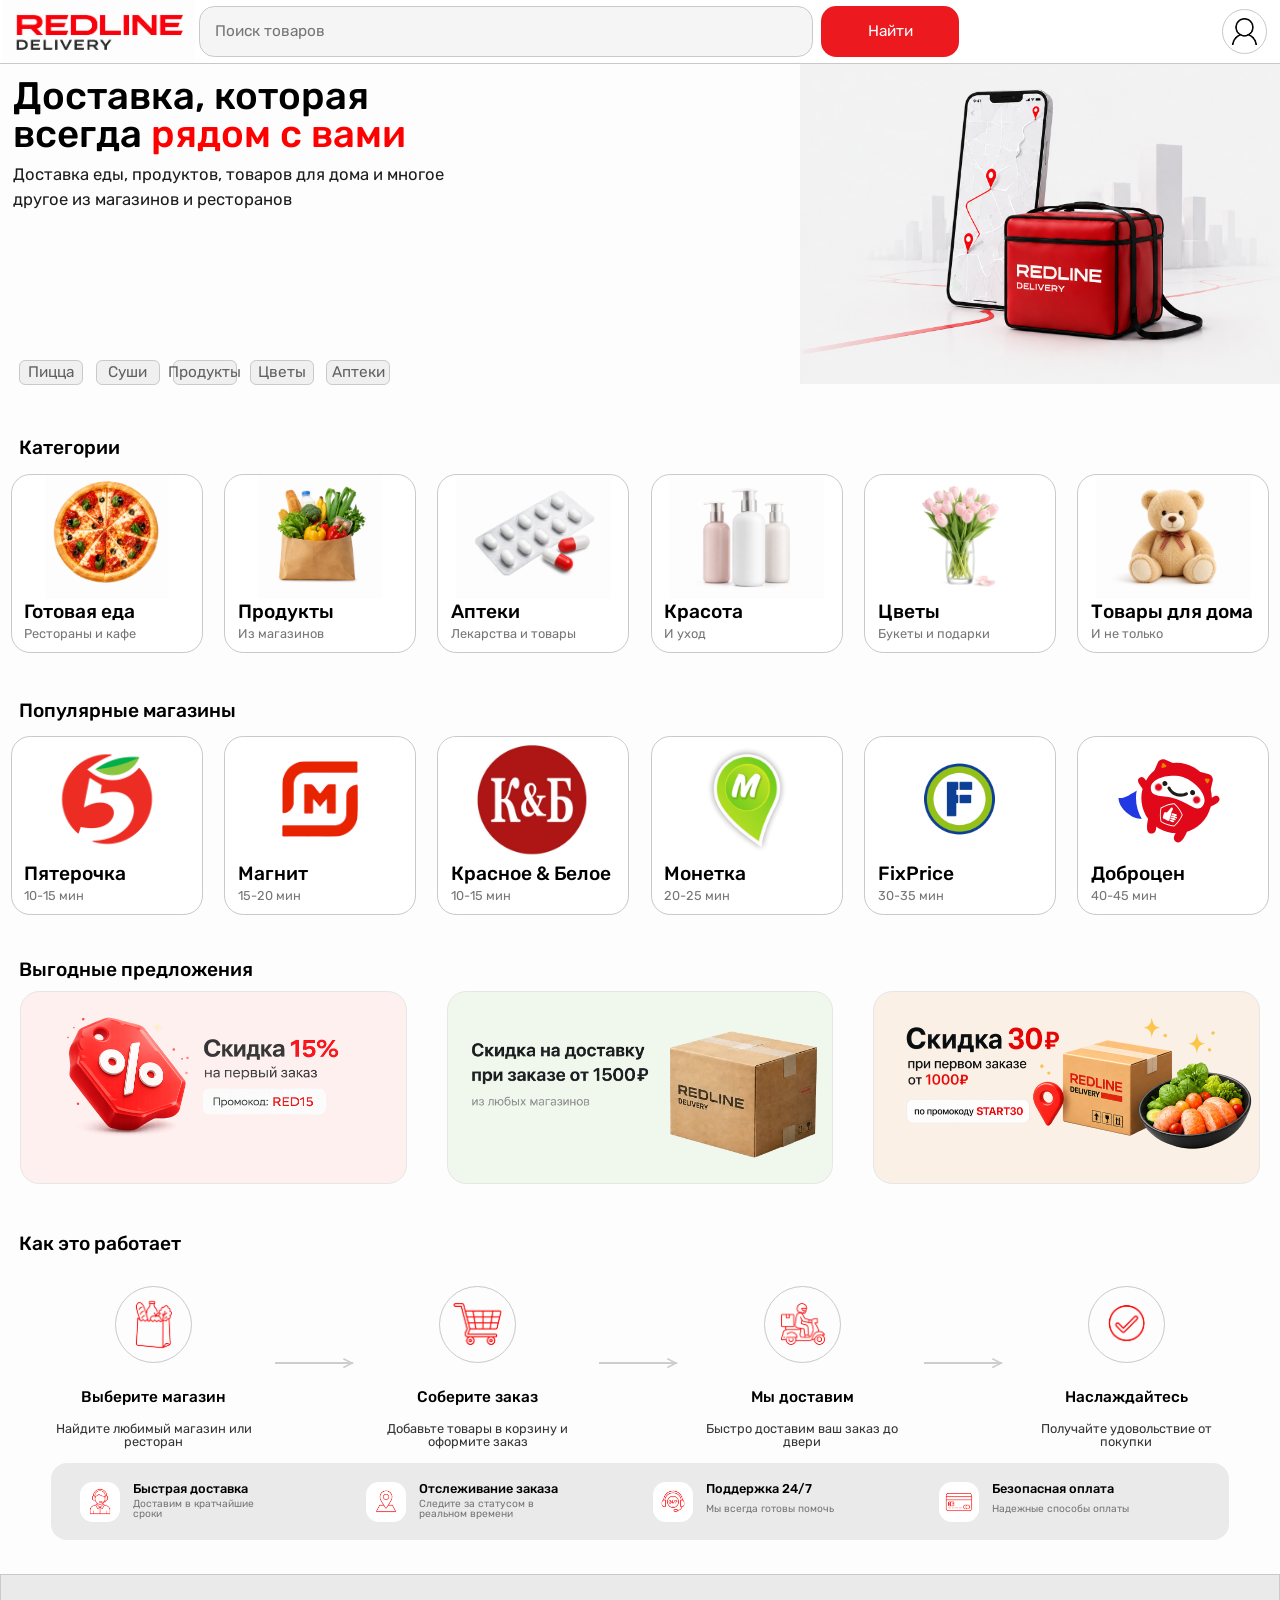
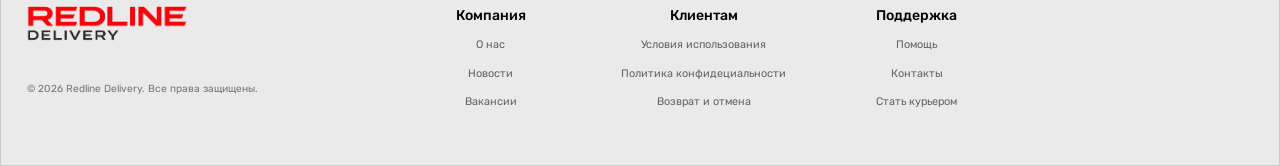
==== index.html @ f8a3e808 "Rename page.html to index.html" ====
<!DOCTYPE html>
<html lang=ru">
<head>
    <link rel="stylesheet" href="reset.css">
    <link rel="stylesheet" href="page_style.css">
    <meta charset="UTF-8">
    <meta name="viewport" content="width=device-width, initial-scale=1.0">
    <title>Redline Delivery</title>
</head>
<body>
    <header>
        <div class="logo_container"></div>
        <div class="search_container">
            <form action="">
                <input class="search_input" type="text" placeholder="Поиск товаров">
                <button class="search_button">Найти</button>
            </form>
        </div>
        <div class="profile_container">
            <button class="img_user" id="opendialog"></button>
            <div class="article_img"></div>
        </div>
    </header>
    <main>
        <div class="info">
            <div class="article_top">Доставка, которая всегда <span class="color_words">рядом с вами</span></div>
            <div class="article_low">Доставка еды, продуктов, товаров для дома и многое другое из магазинов и ресторанов</div>
            <div class="list">
                <div class="window">Пицца</div>
                <div class="window">Суши</div>
                <div class="window">Продукты</div>
                <div class="window">Цветы</div>
                <div class="window">Аптеки</div>
            </div>
        </div>
        <div class="category">
            <div class="category_article">Категории</div>
            <div class="card_container">
                <div class="card one">
                    <div class="card_img one_img"></div>
                    <div class="span_container">
                        <span class="title_article">Готовая еда</span>
                        <span class="low_article">Рестораны и кафе</span>
                    </div>
                </div>
                <div class="card two">
                    <div class="card_img two_img"></div>
                    <div class="span_container">
                        <span class="title_article">Продукты</span>
                        <span class="low_article">Из магазинов</span>
                    </div>
                </div>
                <div class="card three">
                    <div class="card_img three_img"></div>
                    <div class="span_container">
                        <span class="title_article">Аптеки</span>
                        <span class="low_article">Лекарства и товары</span>
                    </div>
                </div>
                <div class="card">
                    <div class="card_img four_img"></div>
                    <div class="span_container">
                        <span class="title_article">Красота</span>
                        <span class="low_article">И уход</span>
                    </div>
                </div>
                <div class="card five">
                    <div class="card_img five_img"></div>
                    <div class="span_container">
                        <span class="title_article">Цветы</span>
                        <span class="low_article">Букеты и подарки</span>
                    </div>
                </div>
                <div class="card six">
                    <div class="card_img six_img"></div>
                    <div class="span_container">
                        <span class="title_article">Товары для дома</span>
                        <span class="low_article">И не только</span>
                    </div>
                </div>
            </div>
        </div>
        <div class="shops">
            <div class="shops_article">Популярные магазины</div>
            <div class="card_container">
                <div class="card one">
                    <div class="card_img shop_one_img"></div>
                    <div class="span_container">
                        <span class="title_article">Пятерочка</span>
                        <span class="low_article"> 10-15 мин</span>
                    </div>
                </div>
                <div class="card two">
                    <div class="card_img shop_two_img"></div>
                    <div class="span_container">
                        <span class="title_article">Магнит</span>
                        <span class="low_article">15-20 мин</span>
                    </div>
                </div>
                <div class="card three">
                    <div class="card_img shop_three_img"></div>
                    <div class="span_container">
                        <span class="title_article">Красное & Белое</span>
                        <span class="low_article">10-15 мин</span>
                    </div>
                </div>
                <div class="card">
                    <div class="card_img shop_four_img"></div>
                    <div class="span_container">
                        <span class="title_article">Монетка</span>
                        <span class="low_article">20-25 мин</span>
                    </div>
                </div>
                <div class="card five">
                    <div class="card_img shop_five_img"></div>
                    <div class="span_container">
                        <span class="title_article">FixPrice</span>
                        <span class="low_article">30-35 мин</span>
                    </div>
                </div>
                <div class="card six">
                    <div class="card_img shop_six_img"></div>
                    <div class="span_container">
                        <span class="title_article">Доброцен</span>
                        <span class="low_article">40-45 мин</span>
                    </div>
                </div>
            </div>
        </div>
        <div class="offers">
            <div class="offers_article">Выгодные предложения</div>
            <div class="offers_container">
                <div class="offer offer_one"></div>
                <div class="offer offer_two">
                    <div class="offer_span_container">
                        <span class="title"></span>
                        <span class="medium"></span>
                        <span class="low"></span>
                    </div>
                    <div class="offer_img_two"></div>
                </div>
                <div class="offer offer_three">
                    <div class="offer_span_container">
                        <span class="title"></span>
                        <span class="medium"></span>
                        <span class="low"></span>
                    </div>
                    <div class="offer_img_three"></div>
                </div>
            </div>
        </div>
        <div class="working">
            <div class="working_article">Как это работает</div>
            <div class="working_container">
                <div class="work1">
                    <div class="work_img_container">
                        <div class="work_img no_svg1">
                        </div>
                    </div>
                    <div class="work_span_container">
                        <span class="work_title">Выберите магазин</span>
                        <span class="work_low">Найдите любимый магазин или ресторан</span>
                    </div>
                </div>
                <div class="work">
                    <svg class="dotted-arrow" viewBox="0 0 100 20" fill="none" xmlns="http://w3.org">
                        <path d="M0 10 H90" stroke="#CCCCCC" stroke-width="2" />
                        <path d="M85 5 L95 10 L85 15" stroke="#CCCCCC" stroke-width="2" stroke-linecap="round" stroke-linejoin="round" />
                        <path d="M0 10 H96" stroke="#CCCCCC" stroke-width="2" stroke-linecap="round" />
                    </svg>
                </div>
                <div class="work1">
                    <div class="work_img_container">
                        <div class="work_img no_svg2">
                        </div>
                    </div>
                    <div class="work_span_container">
                        <span class="work_title">Соберите заказ</span>
                        <span class="work_low">Добавьте товары в корзину и оформите заказ</span>
                    </div>
                </div>
                <div class="work">
                    <svg class="dotted-arrow" viewBox="0 0 100 20" fill="none" xmlns="http://w3.org">
                        <path d="M0 10 H90" stroke="#CCCCCC" stroke-width="2" />
                        <path d="M85 5 L95 10 L85 15" stroke="#CCCCCC" stroke-width="2" stroke-linecap="round" stroke-linejoin="round" />
                        <path d="M0 10 H96" stroke="#CCCCCC" stroke-width="2" stroke-linecap="round" />
                    </svg>
                </div>
                <div class="work1">
                    <div class="work_img_container">
                        <div class="work_img no_svg3">
                        </div>
                    </div>
                    <div class="work_span_container">
                        <span class="work_title">Мы доставим</span>
                        <span class="work_low diff">Быстро доставим ваш заказ до двери</span>
                    </div>
                </div>
                <div class="work">
                    <svg class="dotted-arrow" viewBox="0 0 100 20" fill="none" xmlns="http://w3.org">
                        <path d="M0 10 H90" stroke="#CCCCCC" stroke-width="2" />
                        <path d="M85 5 L95 10 L85 15" stroke="#CCCCCC" stroke-width="2" stroke-linecap="round" stroke-linejoin="round" />
                        <path d="M0 10 H96" stroke="#CCCCCC" stroke-width="2" stroke-linecap="round" />
                    </svg>
                </div>
                <div class="work1">
                    <div class="work_img_container">
                        <div class="work_img no_svg4">
                        </div>
                    </div>
                    <div class="work_span_container">
                        <span class="work_title">Наслаждайтесь</span>
                        <span class="work_low diff">Получайте удовольствие от покупки</span>
                    </div>
                </div>
            </div>
            <div class="profit_container">
                <div class="origin_profit_container">
                    <div class="profit">
                        <div class="profit_img_container">
                            <div class="profit_img profit_one"></div>
                        </div>
                        <div class="profit_span_container">
                            <div class="profit_title">Быстрая доставка</div>
                            <div class="profit_low">Доставим в кратчайшие сроки</div>
                        </div>
                    </div>
                    <div class="profit">
                        <div class="profit_img_container">
                            <div class="profit_img profit_two"></div>
                        </div>
                        <div class="profit_span_container">
                            <div class="profit_title">Отслеживание заказа</div>
                            <div class="profit_low">Следите за статусом в реальном времени</div>
                        </div>
                    </div>
                    <div class="profit">
                        <div class="profit_img_container">
                            <div class="profit_img profit_three"></div>
                        </div>
                        <div class="profit_span_container">
                            <div class="profit_title">Поддержка 24/7</div>
                            <div class="profit_low">Мы всегда готовы помочь</div>
                        </div>
                    </div>
                    <div class="profit">
                        <div class="profit_img_container ">
                            <div class="profit_img profit_four"></div>
                        </div>
                        <div class="profit_span_container">
                            <div class="profit_title">Безопасная оплата</div>
                            <div class="profit_low">Надежные способы оплаты</div>
                        </div>
                    </div>
                </div>
            </div>
        </div>
    </main>
    <footer>
        <div class="footer_img_container">
            <div class="footer_img"></div>
            <div class="space">© 2026 Redline Delivery. Все права защищены.</div>
        </div>
        <div class="footer_span_container">
            <div class="article_group group_one">
                <div class="footer_top">Компания</div>
                <div class="footer_low_container">
                    <div class="footer_low">О нас</div>
                    <div class="footer_low">Новости</div>
                    <div class="footer_low">Вакансии</div>
                </div>
            </div>
            <div class="article_group group_two">
                <div class="footer_top">Клиентам</div>
                <div class="footer_low_container">
                    <div class="footer_low low_two">Условия использования</div>
                    <div class="footer_low low_two">Политика конфидециальности</div>
                    <div class="footer_low low_two">Возврат и отмена</div>
                </div>
            </div>
            <div class="article_group group_three">
                <div class="footer_top">Поддержка</div>
                <div class="footer_low_container">
                    <div class="footer_low">Помощь</div>
                    <div class="footer_low">Контакты</div>
                    <div class="footer_low">Стать курьером</div>
                </div>
            </div>
        </div>
    </footer>
    <dialog id="dialog">
        <div class="dialog_container">
            <div class="article_container">
                <div class="dialog_article">Мой профиль</div>
                <button class="close_button" id="closedialog"></button>
            </div>
            <div class="user_account">
                <div class="user_img_container">
                    <div class="user_img"></div>
                </div>
                <div class="user_span_container">
                    <div class="info_container info_one">
                        <span>Иван Иванов</span>
                    </div>
                    <div class="info_container">
                        <span>+7 (950) 649-93-99</span>
                    </div>
                    <div class="info_container">
                        <span>productmanager@gmail.com</span>
                    </div>
                </div>
                <div class="user_button_container">
                    <button class="user_button">
                        <div class="img_button"></div>
                        <div class="img_button_span">Редактировать</div>
                    </button>
                </div>
            </div>
            <div class="user_info">
                <div class="user_info_container">
                    <div class="user_info_row">
                        <div class="user_article_low_container">Имя</div>
                        <div class="user_article_title_container">Иван</div>
                    </div>
                    <div class="user_info_row">
                        <div class="user_article_low_container">Фамилия</div>
                        <div class="user_article_title_container">Иванов</div>
                    </div>
                    <div class="user_info_row">
                        <div class="user_article_low_container">Телефон</div>
                        <div class="user_article_title_container">+7 (950) 649-93-99</div>
                    </div>
                    <div class="user_info_row">
                        <div class="user_article_low_container">Email</div>
                        <div class="user_article_title_container">productmanager@gmail.com</div>
                    </div>
                </div>
            </div>
            <div class="fast_action_container">
                <div class="fast_action_button_container">
                    <button class="fast_action_button">
                        <div class="fast_action_img_container action_img_one">
                            <div class="fast_action_img"></div>
                        </div>
                        <div class="fast_action_article_container">
                            Мои заказы
                        </div>
                    </button>
                </div>
                <div class="fast_action_button_container">
                    <button class="fast_action_button">
                        <div class="fast_action_img_container action_img_two">
                            <div class="fast_action_img"></div>
                        </div>
                        <div class="fast_action_article_container">
                            Адреса
                        </div>
                    </button>
                </div>
                <div class="fast_action_button_container">
                    <button class="fast_action_button">
                        <div class="fast_action_img_container action_img_three">
                            <div class="fast_action_img"></div>
                        </div>
                        <div class="fast_action_article_container">
                            Промокоды
                        </div>
                    </button>
                </div>
                <div class="fast_action_button_container">
                    <button class="fast_action_button">
                        <div class="fast_action_img_container action_img_four">
                            <div class="fast_action_img"></div>
                        </div>
                        <div class="fast_action_article_container">
                            Избранное
                        </div>
                    </button>
                </div>
            </div>
            <div class="exit_button_container">
                <button class="exit_button">Выйти из аккаунта</button>
            </div>
        </div>
    </dialog>
</body>
<script>
    const dialog = document.getElementById('dialog');
    const openBtn = document.getElementById('opendialog');
    const closeBtn = document.getElementById('closedialog');

    openBtn.addEventListener('click', () => {
        dialog.showModal(); 
    });

    closeBtn.addEventListener('click', () => {
        dialog.close();
    });

    dialog.addEventListener('click', (event) => {
        if (event.target === dialog) {
            dialog.close();
        }
    });

</script>
</html>
---- page_style.css ----
@font-face {
    font-family: 'Rubik Medium';
    src: url(/Rubik-Medium.ttf);
}
@font-face {
    font-family: 'Rubik';
    src: url(/Rubik-Regular.ttf);
}
body{
    background-color: #fdfdfd;
}
header{
    display: flex;
    flex-direction: row;
    width: 100%;
    padding-left: 0.2em;
    height: clamp(2em, 5vw, 6em);
    border-bottom: 1px solid #c9c9c9;
    background-color: #fff;
}
form{
    display: flex;
    justify-content: space-around;
    align-items: center;
    width: 100%;
    height: 100%;
}
.logo_container{
    height: 100%;
    width: clamp(4em, 15vw, 20em);
    background: url(logo.png) no-repeat center / cover;
}
.search_container{
    display: flex;
    height: 100%;
    width: clamp(10em, 60vw, 110em);
    font-family: "Rubik", sans-serif;
}
.search_input{
    height: 80%;
    width: 80%;
    padding-left: 1em;
    background-color: rgb(245, 245, 245);
    font-size: clamp(0.5em, 1.2vw, 2em);
    color: #90919a;
    border-radius: 1em;
    border: 1px solid #c9c9c9;
}
.search_button{
    height: 80%;
    width: 18%;
    font-size: clamp(0.5em, 1.2vw, 2em);
    color: #fff;
    border-radius: 1em;
    background-color: #ec191f;
    transition: transform 0.3s cubic-bezier(0.25, 0.8, 0.25, 1), 
                box-shadow 0.3s cubic-bezier(0.25, 0.8, 0.25, 1),
                border-color 0.3s ease;
}
.search_button:hover {
    transform: translateY(-1px) scale(1.01); 
    border-color: transparent; 
    box-shadow: 0 7px 12px rgba(0,0,0,0.1), 0 5px 5px rgba(0,0,0,0.06); 
}
.profile_container{
    display: flex;
    flex-direction: column;
    justify-content: center;
    align-items: end;
    height: 100%;
    width: clamp(3em, 15vw, 35em);
    margin-left: auto;
    padding-right: clamp(0.2em, 1vw, 1em);
}
.img_user{
    height: clamp(2em, 3.5vw, 8em);
    aspect-ratio: 1 / 1;
    background: url(images-Photoroom.png) no-repeat center / contain;
    border-radius: 100%;
    border: 1px solid #c9c9c9;
}
.article_img{
    display: none;
}
.info{
    display: flex;
    flex-direction: column;
    width: 100%;
    padding-top: clamp(0.5em, 1vw, 1.5em);
    padding-left: clamp(0.5em, 1vw, 1.5em);
    height: clamp(8em, 25vw, 50em);
    background: url(фон.png) no-repeat right / contain;
}
.article_top{
    font-family: "Rubik Medium", sans-serif;
    font-size: clamp(1em, 3vw, 8em);
    width: clamp(8em, 38vw, 90em);
    height: clamp(2em, 4vw, 6em);
}
.color_words{
    color: red;
}
.article_low{
    width: clamp(4em, 35vw, 100em);
    height: clamp(2em, 6vw, 3em);
    margin-top: 0.5em;
    line-height: 1.5;
    color: #1c1c1c;
    font-family: "Rubik", sans-serif;
    font-size: clamp(8px, 1.3vw, 28px);
}
.list{
    display: flex;
    flex-direction: row;
    justify-content: space-around;
    align-items: center;
    margin-top: auto;
    width: clamp(5.5em, 30vw, 60em);
    height: clamp(1em, 3vw, 5em);
}
.window{
    display: flex;
    justify-content: center;
    align-items: center;
    height: clamp(3px, 2vw, 46px);
    aspect-ratio: 20 / 8;
    margin-top: 1em;
    font-family: "Rubik", sans-serif;
    font-size: clamp(3.5px, 1.2vw, 28px);
    color: #616161;
    background-color: #f0f0f0;
    border-radius: 0.4em;
    border: 1px solid #c9c9c9;
}
.category, .shops{
    display: flex;
    flex-direction: column;
    width: auto;
    height: clamp(6em, 17vw, 40em);
    margin-top: clamp(2em, 4vw, 10em);
}
.shops{
    margin-top: clamp(0.2em, 3.5vw, 8em);
}
.category_article, .shops_article{
    display: flex;
    align-items: center;
    width: 90%;
    height: clamp(1em, 3vw, 5em);
    margin-left: clamp(0.8em, 1.5vw, 2em);
    font-family: "Rubik Medium", sans-serif;
    font-size: clamp(0.7em, 1.5vw, 3em);
}
.card_container{
    display: flex;
    flex-direction: row;
    align-items: center;
    justify-content: space-around;
    width: 100%;
    height: 100%;
    margin-top: 0em;
}
.card{
    display: flex;
    flex-direction: column;
    overflow: hidden;
    height: clamp(4.5em, 14vw, 20em);
    width: clamp(2.8em, 15vw, 22em);
    border-radius: clamp(0.3em, 1.5vw, 2em);
    border: 1px solid #c9c9c9;
    background-color: white;
    transition: transform 0.3s cubic-bezier(0.25, 0.8, 0.25, 1), 
                box-shadow 0.3s cubic-bezier(0.25, 0.8, 0.25, 1),
                border-color 0.3s ease;
    cursor: pointer;
}
.card:hover {
    transform: translateY(-4px) scale(1.01); 
    border-color: transparent; 
    box-shadow: 0 14px 28px rgba(0,0,0,0.1), 0 10px 10px rgba(0,0,0,0.06); 
}
.card:active {
    transform: translateY(-2px) scale(1.0); 
    box-shadow: 0 6px 10px rgba(0,0,0,0.1);
}
.card_img{
    overflow: hidden;
    height: 70%;
    aspect-ratio: 1 / 1;
}
.one_img{
    background: url(Пицца.png) no-repeat center / contain;
}
.two_img{
    background: url(Продукты.png) no-repeat center / contain;
}
.three_img{
    background: url(Таблы.png) no-repeat center / contain;
}
.four_img{
    background: url(Бутылки.png) no-repeat center / contain;
}
.five_img{
    background: url(Цветы.png) no-repeat center / contain;
}
.six_img{
    background: url(Мишка.png) no-repeat center / contain;
}
.shop_one_img{
    background: url(пятерочка.png) no-repeat center / contain;
}
.shop_two_img{
    background: url(магнит.png) no-repeat center / contain;
}
.shop_three_img{
    background: url(kb.jpg) no-repeat center / contain;
}
.shop_four_img{
    background: url(монетка.png) no-repeat center / contain;
}
.shop_five_img{
    background: url(фикспрайс.png) no-repeat center / contain;
}
.shop_six_img{
    background: url(доброцен2.svg) no-repeat center / contain;
}
.span_container{
    display: flex;
    flex-direction: column;
    justify-content: space-around;
    height: 30%;
    width: 100%;
    padding-left: clamp(0.2em, 1vw, 1.2em);
    padding-bottom: clamp(0.2em, 0.6vw, 1em);
}
.title_article{
    font-family: "Rubik Medium", sans-serif;
    font-size: clamp(4px, 1.5vw, 35px);
}
.low_article{
    font-family: "Rubik", sans-serif;
    font-size: clamp(2px, 1vw, 25px);
    color: #767676;
}
.offers{
    display: flex;
    flex-direction: column;
    width: 100%;
    height: clamp(6.5em, 18vw, 22em);
    margin-top: clamp(0.5em, 3vw, 4em);
}
.offers_article, .working_article{
    display: flex;
    align-items: center;
    width: 90%;
    height: clamp(1em, 3vw, 5em);
    margin-left: clamp(0.8em, 1.5vw, 2em);
    font-family: "Rubik Medium", sans-serif;
    font-size: clamp(0.6em, 1.5vw, 3em);
}
.offers_container{
    display: flex;
    flex-direction: row;
    align-items: center;
    justify-content: space-around;
    margin-top: 0.3em;
    width: 100%;
    height: 100%;
}
.offer{
    display: flex;
    flex-direction: row;
    height: 100%;
    aspect-ratio: 2 / 1;
    font-family: "Rubik Medium", sans-serif;
    border-radius: clamp(0.4em, 1.5vw, 2em);
    border: 1px solid #e6e6e6;
}
.offer > *{
    flex: 1;
}
.offer_one{
    background: #fff0f0 url(оффер1.png) no-repeat center / cover ;
}
.offer_two{
    background: #f0f8ed url(оффер2.png) no-repeat center / contain;
}
.offer_three{
    background: #faf0e5 url(оффер3.png) no-repeat center / cover;
}
.working{
    display: flex;
    flex-direction: column;
    justify-content: space-around;
    width: 100%;
    height: clamp(9em, 25vw, 38em);
    margin-top: clamp(1em, 3vw, 4em);
}
.working_container{
    display: flex;
    flex-direction: row;
    align-items: center;
    justify-content: space-around;
    padding: 0 clamp(0.5em, 2.5vw, 5em);
    width: 100%;
    height: clamp(5em, 15vw, 20em);
}
.work{
    display: flex;
    align-items: center;
    flex: 1;
    height: 100%;
}
.work1{
    flex: 3;
    height: 100%;
}
.work_img_container{
    display: flex;
    justify-content: center;
    align-items: center;
    width: 100%;
    height: 60%;
}
.work_img{
    display: flex;
    align-items: center;
    justify-content: center;
    height: clamp(2em, 6vw, 8em);
    aspect-ratio: 1 / 1;
    border-radius: 999px;
    border: 1px solid #c9c9c9;
    background-color: white;
}
.work_svg{
    height: auto;
    width: 60%;
}
.no_svg1{
    background: url(1.png) no-repeat center / cover;
}
.no_svg2{
    background: url(2.png) no-repeat center / cover;
}
.no_svg3{
    background: url(3.png) no-repeat center / cover;
}
.no_svg4{
    background: url(4.png) no-repeat center / cover;
}
.work_span_container{
    display: flex;
    flex-direction: column;
    align-items: center;
    justify-content: start;
    width: 100%;
    height: 40%;
}
.work_title{
    display: flex;
    align-items: center;
    justify-content: center;
    width: 100%;
    height: 40%;
    font-size: clamp(4px, 1.2vw, 35px);
    font-family: "Rubik Medium", sans-serif;
}
.work_low{
    display: flex;
    justify-content: center;
    align-items: center;
    text-align: center;
    width: 100%;
    height: 60%;
    font-family: "Rubik", sans-serif;
    font-size: clamp(2px, 1vw, 25px);
    color: #353535;
}
.diff{
    width: 80%;
}
.profit_container{
    display: flex;
    align-items: center;
    justify-content: center;
    width: 100%;
    height: clamp(1.5em, 6vw, 10em);
}
.origin_profit_container{
    display: flex;
    flex-direction: row;
    align-items: center;
    width: 92%;
    height: 100%;
    padding: 0 1em;
    border-radius: 1em;
    background-color: #eaeaea;
}
.profit{
    display: flex;
    align-items: center;
    flex: 1;
    height: 65%;
    padding-left: clamp(0.1em, 1vw, 4em);
}
.profit_img_container{
    height: 80%;
    aspect-ratio: 1 / 1;
    border-radius: clamp(0.4em, 1vw, 2em);
    background-color: white;
}
.profit_img{
    height: 100%;
    width: 100%;
}
.profit_one{
    background: url(профит1.png) no-repeat center / cover;
}
.profit_two{
    background: url(профит2.png) no-repeat center / cover;
}
.profit_three{
    background: url(профит3.png) no-repeat center / cover;
}
.profit_four{
    background: url(профит4.png) no-repeat center / cover;
}
.profit_span_container{
    display: flex;
    flex-direction: column;
    width: 100%;
    height: 80%;
    padding-left: clamp(0.2em, 1vw, 1.2em);
}
.profit_title{
    display: flex;
    align-items: center;
    width: 100%;
    height: 45%;
    font-size: clamp(3.2px, 1vw, 30px);
    font-family: "Rubik Medium", sans-serif;
}
.profit_low{
    display: flex;
    align-items: center;
    height: 75%;
    width: 65%;
    font-size: clamp(2px, 0.8vw, 20px);
    font-family: "Rubik", sans-serif;
    color: #767676;
}
footer{
    display: flex;
    flex-direction: row;
    width: 100%;
    height: clamp(3em, 15vw, 22em);
    margin-top: clamp(0.5em, 3vw, 4em);
    border: 1px solid #c9c9c9;
    background-color: #eaeaea;
}
.footer_img_container{
    display: flex;
    flex-direction: column;
    align-items: start;
    justify-content: start;
    width: 30%;
    height: 100%;
    padding-left:  clamp(0.2em, 1vw, 5em);
}
.footer_img{
    width: 50%;
    height: 50%;
    background: url(logo-no_background.png) no-repeat center / contain;
}
.space{
    display: flex;
    align-items: center;
    justify-content: start;
    text-align: center;
    width: 100%;
    height: 20%;
    padding-left: clamp(0.2em, 1vw, 5em);
    font-family: "Rubik", sans-serif;
    font-size: clamp(2px, 0.8vw, 15px);
    color: #767676;
}
.footer_span_container{
    display: flex;
    flex-direction: row;
    align-items: start;
    width: 50%;
    height: 100%;
}
.article_group{
    display: flex;
    flex: 1;
    flex-direction: column;
    align-items: center;
    height: 100%;
}
.footer_top{
    display: flex;
    align-items: end;
    justify-content: center;
    width: 100%;
    height: 25%;
    font-family: "Rubik Medium", sans-serif;
    font-size: clamp(4px, 1.1vw, 32px);
}
.footer_low_container{
    display: flex;
    flex-direction: column;
    align-items: center;
    height: 75%;
    width: 100%;
}
.footer_low{
    display: flex;
    justify-content: center;
    align-items: end;
    text-align: center;
    width: 100%;
    height: 20%;
    font-family: "Rubik", sans-serif;
    font-size: clamp(4px, 0.85vw, 30px);
    color: #646464;
    cursor: pointer;
}
dialog{
    top: 50%;
    left: 50%;
    width: clamp(15em, 50vw, 65em);
    height: clamp(15em, 35vw, 65em);
    background-color: white;
    border-radius: clamp(0.4em, 1vw, 4em);
    border: 1px solid #ababab;
    box-shadow: 0 10px 25px -5px rgba(0, 0, 0, 0.1), 
                0 8px 10px -6px rgba(0, 0, 0, 0.1);
    transform: translate(-50%, -50%); 
}
dialog::backdrop {
    background-color: rgba(0, 0, 0, 0.4); 
    backdrop-filter: blur(4px); 
}
.dialog_container{
    display: flex;
    flex-direction: column;
    align-items: center;
    width: 100%;
    height: 100%;
}
.article_container{
    display: flex;
    flex-direction: row;
    align-items: center;
    justify-content: space-between;
    width: 100%;
    height: 15%;
    padding-left: clamp(1.1em, 1.5vw, 5em);
    font-family: "Rubik Medium", sans-serif;
    font-size: clamp(8px, 1.5vw, 38px);
}
.close_button{
    height: 35%;
    aspect-ratio: 1 / 1;
    margin-right: clamp(0.5em, 1.2vw, 2em);
    background: url(хуй-Photoroom.png) no-repeat center / contain;
    transition: transform 0.2s ease;
}
.close_button:hover {
    transform: scale(1.15);
}
.user_account{
    display: flex;
    flex-direction: row;
    align-items: center;
    width: 100%;
    height: 15%;
}
.user_img_container{
    display: flex;
    align-items: center;
    justify-content: end;
    height: 100%;
    width: 16.5%;
}
.user_img{
    height: 90%;
    aspect-ratio: 1 / 1;
    border-radius: 999px;
    background: #fdf1f2 url(images-Photoroom.png) no-repeat center / contain;
}
.user_span_container{
    display: flex;
    flex-direction: column;
    width: 40%;
    height: 90%;
    margin-left: 3%;
}
.user_span_container > *{
    display: flex;
    flex-direction: row;
    align-items: center;
    flex:  1;
    width: 70%;
}
.info_container{
    font-family: "Rubik", sans-serif;
    font-size: clamp(6px, 0.9vw, 26px);
}
.info_one{
    font-family: "Rubik Medium", sans-serif;
    font-size: clamp(8px, 1.2vw, 32px);
}
.user_button_container{
    display: flex;
    align-items: center;
    justify-content: end;
    width: 35%;
    height: 90%;
}
.user_button{
    display: flex;
    flex-direction: row;
    align-items: center;
    overflow: hidden;
    height: 60%;
    width: 60%;
    border-radius: clamp(0.4em, 1vw, 4em);
    border: 1px solid #ff898b;
    background-color: #fff;
    transition: transform 0.2s ease, box-shadow 0.2s ease;
}
.img_button{
    height: 100%;
    width: 30%;
    background: url(редактировать.svg) no-repeat center / contain;
}
.img_button_span{
    display: flex;
    align-items: center;
    justify-content: start;
    width: 70%;
    height: 100%;
    font-family: "Rubik Medium", sans-serif;
    font-size: clamp(4px, 0.75vw, 26px);
    color: #ff898b;
}
.user_info{
    display: flex;
    align-items: center;
    justify-content: center;
    width: 100%;
    height: 35%;
}
.user_info_container{
    display: flex;
    flex-direction: column;
    align-items: center;
    width: 90%;
    height: 90%;
    border-radius: clamp(0.1em, 0.4vw, 1em);
    border: 1px solid #e6e6e6;
}
.user_info_row{
    display: flex;
    flex-direction: row;
    flex: 1;
    width: 100%;
    border-bottom: 1px solid #e6e6e6;
}
.user_info_row:last-child {
    border-bottom: none; 
}
.user_article_low_container{
    display: flex;
    align-items: center;
    width: 25%;
    height: 100%;
    padding-left: clamp(0.6em, 1.1vw, 3em);
    font-family: "Rubik", sans-serif;
    font-size: clamp(6px, 1vw, 28px);
    color: #767676;
}
.user_article_title_container{
    display: flex;
    align-items: center;
    font-family: "Rubik", sans-serif;
    font-size: clamp(7px, 1.1vw, 32px);
}
.fast_action_container{
    display: flex;
    flex-direction: row;
    align-items: center;
    width: 100%;
    height: 20%;
    padding: 0 clamp(0.7em, 1.2vw, 4em);
}
.fast_action_button_container{
    display: flex;
    align-items: center;
    justify-content: center;
    flex: 1;
    height: 100%;
}
.fast_action_button{
    display: flex;
    flex-direction: column;
    align-items: center;
    overflow: hidden;
    width: 80%;
    height: 80%;
    border-radius: clamp(0.1em, 0.4vw, 1em);
    border: 1px solid #e6e6e6;
    background-color: #fff;
    transition: transform 0.2s ease, box-shadow 0.2s ease;
}
.fast_action_img_container{
    display: flex;
    align-items: center;
    justify-content: center;
    width: 90%;
    height: 70%;
}
.fast_action_img{
    aspect-ratio:  1 / 1;
    height: 80%;
}
.action_img_one{
    background: url(фаст1.png) no-repeat center / contain;
}
.action_img_two{
    background: url(профит2.png) no-repeat center / contain;
}
.action_img_three{
    background: url(фаст3.png) no-repeat center / contain;
}
.action_img_four{
    background: url(фаст4.png) no-repeat center / contain;
}
.fast_action_article_container{
    display: flex;
    align-items: center;
    justify-content: center;
    width: 100%;
    height: 30%;
    font-family: "Rubik", sans-serif;
    font-size: clamp(6px, 1vw, 28px);
}
.fast_action_button:hover {
    transform: translateY(-3px);
    box-shadow: 0 6px 12px rgba(0, 0, 0, 0.08);
}
.fast_action_button:active {
    transform: translateY(-2px) scale(1.0); 
    box-shadow: 0 6px 10px rgba(0,0,0,0.1);
}
.exit_button_container{
    display: flex;
    align-items: center;
    justify-content: center;
    width: 100%;
    height: 15%;
}
.exit_button{
    display: flex;
    align-items: center;
    justify-content: center;
    width: 80%;
    height: 65%;
    font-family: "Rubik", sans-serif;
    font-size: clamp(8px, 1vw, 28px);
    border-radius: clamp(0.6em, 1.2vw, 5em);
    border: 1px solid #e6e6e6;
    background-color: #fff;
    color: rgb(255, 24, 24);
    transition: transform 0.2s ease, box-shadow 0.2s ease;
}
.exit_button:hover, .user_button:hover {
    transform: translateY(-1px);
    box-shadow: 0 6px 7px rgba(0, 0, 0, 0.08);
}
.exit_button:active, .user_button:active {
    transform: translateY(-2px) scale(1.0); 
    box-shadow: 0 6px 7px rgba(0,0,0,0.1);
}
@media (max-width:356px) {
    .low_two{
        font-size: clamp(3.5px, 0.65vw, 30px);
    }
}
@media (max-width: 380px) {
    .card_container {
        display: flex;              
        overflow-x: auto;
        scroll-snap-type: x mandatory;  
        -webkit-overflow-scrolling: touch; 
        gap: 0px;                      
        padding: 0 4px;
        flex-shrink: 0;                 
    }

    .card_container > div {
        width: clamp(3.4em, 15vw, 22em);
        scroll-snap-align: start;       
    }
}

@media (min-width:431px) and (max-width:486px) {
    .window{
        margin-top: 2.5em;
    }
}
@media (max-width: 431px) {
    .article_top{
        height: clamp(3.3em, 4vw, 12em);
    }
    .article_low{
        font-size: 6px;
        margin-top: 0.1em;
    }
    .window{
        margin-top: 0.6em;
    }
    .category{
        margin-top: 0.5em;
    }
}
@media (min-width:450px) {
    .card_container{
        margin-top: clamp(0.5em, 1vw, 2em);
    }
}
@media (max-width:450px) {
    .shops{
        margin-top: 0.5em;
    }
}
@media (max-width:487px) {
    .article_low{
        height: clamp(3em, 4vw, 5em);
    }
    .work_title{
        height: 20%;
    }
}
@media screen {
    footer{
        margin-top: 2em;
    }
}
@media (max-width:645px) {
    .category{
        margin-top: 1em;
    }
}
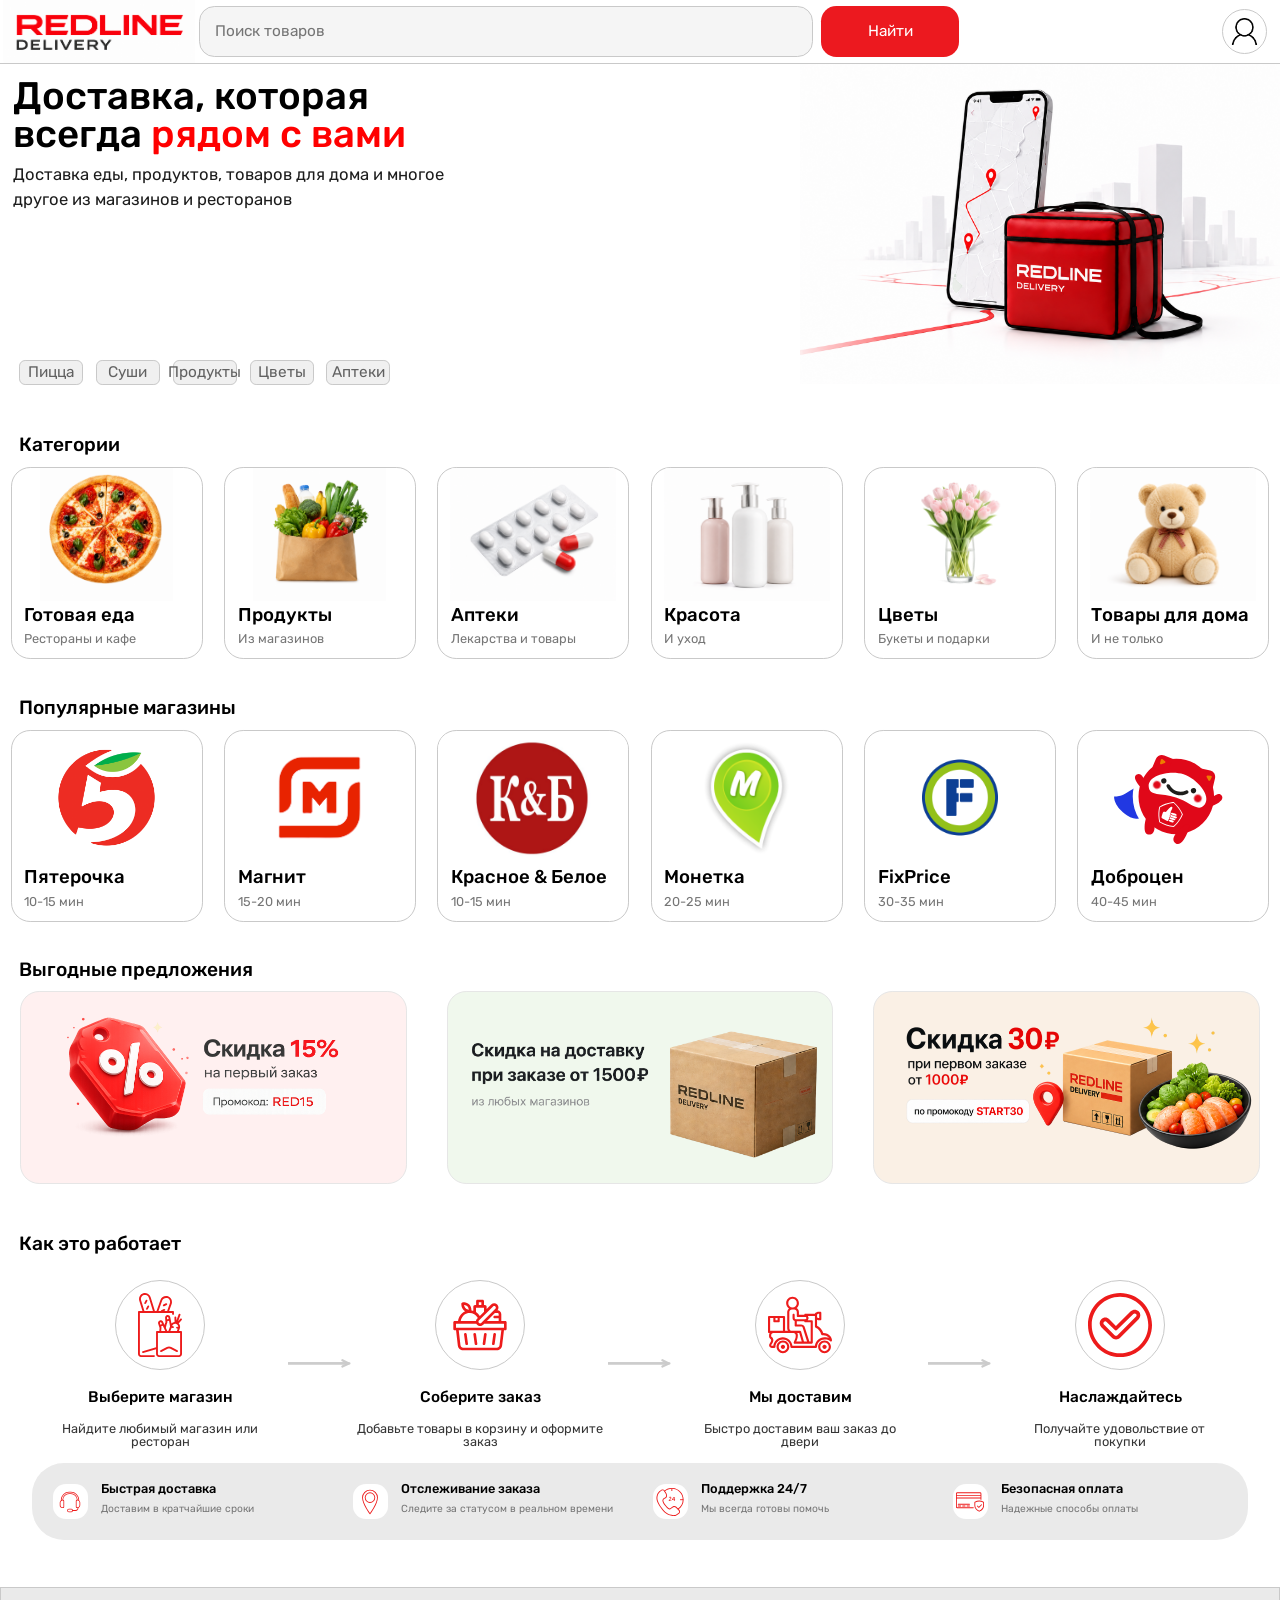
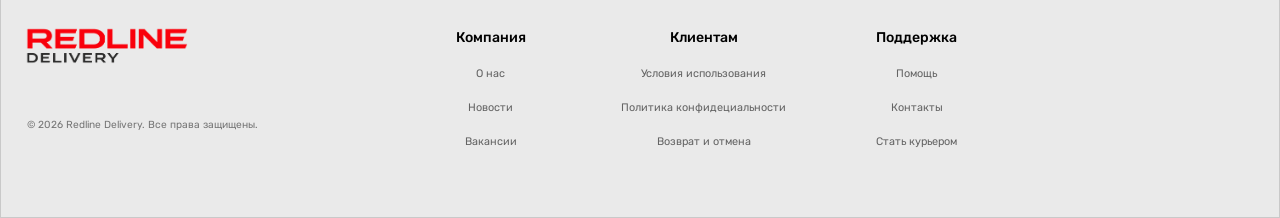
==== commit 5dd79922: "Rename page.html to index.html" ====
--- a/index.html
+++ b/index.html
@@ -164,9 +164,9 @@
                 </div>
                 <div class="work">
                     <svg class="dotted-arrow" viewBox="0 0 100 20" fill="none" xmlns="http://w3.org">
-                        <path d="M0 10 H90" stroke="#CCCCCC" stroke-width="2" />
-                        <path d="M85 5 L95 10 L85 15" stroke="#CCCCCC" stroke-width="2" stroke-linecap="round" stroke-linejoin="round" />
-                        <path d="M0 10 H96" stroke="#CCCCCC" stroke-width="2" stroke-linecap="round" />
+                        <path d="M0 10 H90" stroke="#CCCCCC" stroke-width="3.5" />
+                        <path d="M85 5 L95 10 L85 15" stroke="#CCCCCC" stroke-width="3.5" stroke-linecap="round" stroke-linejoin="round" />
+                        <path d="M0 10 H96" stroke="#CCCCCC" stroke-width="3.5" stroke-linecap="round" />
                     </svg>
                 </div>
                 <div class="work1">
@@ -181,9 +181,9 @@
                 </div>
                 <div class="work">
                     <svg class="dotted-arrow" viewBox="0 0 100 20" fill="none" xmlns="http://w3.org">
-                        <path d="M0 10 H90" stroke="#CCCCCC" stroke-width="2" />
-                        <path d="M85 5 L95 10 L85 15" stroke="#CCCCCC" stroke-width="2" stroke-linecap="round" stroke-linejoin="round" />
-                        <path d="M0 10 H96" stroke="#CCCCCC" stroke-width="2" stroke-linecap="round" />
+                        <path d="M0 10 H90" stroke="#CCCCCC" stroke-width="3.5" />
+                        <path d="M85 5 L95 10 L85 15" stroke="#CCCCCC" stroke-width="3.5" stroke-linecap="round" stroke-linejoin="round" />
+                        <path d="M0 10 H96" stroke="#CCCCCC" stroke-width="3.5" stroke-linecap="round" />
                     </svg>
                 </div>
                 <div class="work1">
@@ -198,9 +198,9 @@
                 </div>
                 <div class="work">
                     <svg class="dotted-arrow" viewBox="0 0 100 20" fill="none" xmlns="http://w3.org">
-                        <path d="M0 10 H90" stroke="#CCCCCC" stroke-width="2" />
-                        <path d="M85 5 L95 10 L85 15" stroke="#CCCCCC" stroke-width="2" stroke-linecap="round" stroke-linejoin="round" />
-                        <path d="M0 10 H96" stroke="#CCCCCC" stroke-width="2" stroke-linecap="round" />
+                        <path d="M0 10 H90" stroke="#CCCCCC" stroke-width="3.5" />
+                        <path d="M85 5 L95 10 L85 15" stroke="#CCCCCC" stroke-width="3.5" stroke-linecap="round" stroke-linejoin="round" />
+                        <path d="M0 10 H96" stroke="#CCCCCC" stroke-width="3.5" stroke-linecap="round" />
                     </svg>
                 </div>
                 <div class="work1">
--- a/page_style.css
+++ b/page_style.css
@@ -6,8 +6,14 @@
     font-family: 'Rubik';
     src: url(/Rubik-Regular.ttf);
 }
+html{
+    height: auto;
+}
 body{
-    background-color: #fdfdfd;
+    display: flex;
+    flex-direction: column;
+    justify-content: space-between;
+    background-color: white;
 }
 header{
     display: flex;
@@ -89,7 +95,7 @@
     padding-top: clamp(0.5em, 1vw, 1.5em);
     padding-left: clamp(0.5em, 1vw, 1.5em);
     height: clamp(8em, 25vw, 50em);
-    background: url(фон.png) no-repeat right / contain;
+    background: url(ChatGPT\ Image\ 25\ авг.\ 2026\ г.\,\ 16_53_32.png) no-repeat right / contain;
 }
 .article_top{
     font-family: "Rubik Medium", sans-serif;
@@ -136,7 +142,7 @@
     display: flex;
     flex-direction: column;
     width: auto;
-    height: clamp(6em, 17vw, 40em);
+    height: clamp(7em, 17vw, 40em);
     margin-top: clamp(2em, 4vw, 10em);
 }
 .shops{
@@ -159,13 +165,18 @@
     width: 100%;
     height: 100%;
     margin-top: 0em;
+    &::-webkit-scrollbar {
+        display: none;
+    }
+    scrollbar-width: none;
+    -ms-overflow-style: none; 
 }
 .card{
     display: flex;
     flex-direction: column;
     overflow: hidden;
-    height: clamp(4.5em, 14vw, 20em);
-    width: clamp(2.8em, 15vw, 22em);
+    height: clamp(5.5em, 15vw, 20em);
+    width: clamp(3.8em, 15vw, 22em);
     border-radius: clamp(0.3em, 1.5vw, 2em);
     border: 1px solid #c9c9c9;
     background-color: white;
@@ -235,28 +246,28 @@
 }
 .title_article{
     font-family: "Rubik Medium", sans-serif;
-    font-size: clamp(4px, 1.5vw, 35px);
+    font-size: clamp(7px, 1.45vw, 35px);
 }
 .low_article{
     font-family: "Rubik", sans-serif;
-    font-size: clamp(2px, 1vw, 25px);
+    font-size: clamp(5px, 1vw, 25px);
     color: #767676;
 }
 .offers{
     display: flex;
     flex-direction: column;
     width: 100%;
-    height: clamp(6.5em, 18vw, 22em);
-    margin-top: clamp(0.5em, 3vw, 4em);
+    height: clamp(7em, 18vw, 22em);
+    margin-top: clamp(1em, 3vw, 4em);
 }
 .offers_article, .working_article{
     display: flex;
     align-items: center;
     width: 90%;
-    height: clamp(1em, 3vw, 5em);
+    height: clamp(1.5em, 3vw, 5em);
     margin-left: clamp(0.8em, 1.5vw, 2em);
     font-family: "Rubik Medium", sans-serif;
-    font-size: clamp(0.6em, 1.5vw, 3em);
+    font-size: clamp(0.8em, 1.5vw, 3em);
 }
 .offers_container{
     display: flex;
@@ -266,6 +277,11 @@
     margin-top: 0.3em;
     width: 100%;
     height: 100%;
+    ::-webkit-scrollbar {
+        display: none;
+    }
+    scrollbar-width: none;
+    -ms-overflow-style: none; 
 }
 .offer{
     display: flex;
@@ -293,7 +309,7 @@
     flex-direction: column;
     justify-content: space-around;
     width: 100%;
-    height: clamp(9em, 25vw, 38em);
+    height: clamp(9.5em, 25vw, 38em);
     margin-top: clamp(1em, 3vw, 4em);
 }
 .working_container{
@@ -312,7 +328,7 @@
     height: 100%;
 }
 .work1{
-    flex: 3;
+    flex: 4;
     height: 100%;
 }
 .work_img_container{
@@ -326,7 +342,7 @@
     display: flex;
     align-items: center;
     justify-content: center;
-    height: clamp(2em, 6vw, 8em);
+    height: clamp(2.5em, 7vw, 8em);
     aspect-ratio: 1 / 1;
     border-radius: 999px;
     border: 1px solid #c9c9c9;
@@ -334,19 +350,19 @@
 }
 .work_svg{
     height: auto;
-    width: 60%;
+    width: 100%;
 }
 .no_svg1{
-    background: url(1.png) no-repeat center / cover;
+    background: url(food_x8gskkxfigt2.svg) no-repeat center / clamp(1.7em, 5vw, 4em);
 }
 .no_svg2{
-    background: url(2.png) no-repeat center / cover;
+    background: url(bakaleya_o1d0ynzgllno.svg) no-repeat center / clamp(1.7em, 5vw, 4em);
 }
 .no_svg3{
-    background: url(3.png) no-repeat center / cover;
+    background: url(dostavka_pfr6u5440v95.svg) no-repeat center / clamp(1.7em, 5vw, 4em);
 }
 .no_svg4{
-    background: url(4.png) no-repeat center / cover;
+    background: url(proveren_gbr0gxmbih6y.svg) no-repeat center / clamp(1.7em, 5vw, 4em);
 }
 .work_span_container{
     display: flex;
@@ -362,7 +378,7 @@
     justify-content: center;
     width: 100%;
     height: 40%;
-    font-size: clamp(4px, 1.2vw, 35px);
+    font-size: clamp(5px, 1.2vw, 35px);
     font-family: "Rubik Medium", sans-serif;
 }
 .work_low{
@@ -373,7 +389,7 @@
     width: 100%;
     height: 60%;
     font-family: "Rubik", sans-serif;
-    font-size: clamp(2px, 1vw, 25px);
+    font-size: clamp(5px, 1vw, 25px);
     color: #353535;
 }
 .diff{
@@ -384,16 +400,16 @@
     align-items: center;
     justify-content: center;
     width: 100%;
-    height: clamp(1.5em, 6vw, 10em);
+    height: clamp(2.5em, 6vw, 10em);
 }
 .origin_profit_container{
     display: flex;
     flex-direction: row;
     align-items: center;
-    width: 92%;
-    height: 100%;
-    padding: 0 1em;
-    border-radius: 1em;
+    width: 95%;
+    height: 100%;
+    padding: 0 0.5em;
+    border-radius: 2em;
     background-color: #eaeaea;
 }
 .profit{
@@ -404,48 +420,51 @@
     padding-left: clamp(0.1em, 1vw, 4em);
 }
 .profit_img_container{
-    height: 80%;
+    display: flex;
+    align-items: center;
+    justify-content: center;
+    height: 70%;
     aspect-ratio: 1 / 1;
     border-radius: clamp(0.4em, 1vw, 2em);
     background-color: white;
 }
 .profit_img{
-    height: 100%;
-    width: 100%;
+    height: 80%;
+    aspect-ratio: 1 / 1;
 }
 .profit_one{
-    background: url(профит1.png) no-repeat center / cover;
+    background: url(operator_8n4t9xw9uava.svg) no-repeat center / contain;
 }
 .profit_two{
-    background: url(профит2.png) no-repeat center / cover;
+    background: url(mestopolozhenie_d63ikg5afjce.svg) no-repeat center / contain;
 }
 .profit_three{
-    background: url(профит3.png) no-repeat center / cover;
+    background: url(podderzhka_d88ld10y328f.svg) no-repeat center / contain;
 }
 .profit_four{
-    background: url(профит4.png) no-repeat center / cover;
+    background: url(kreditnaya_karta_9f2fnqx9zmik.svg) no-repeat center / contain;
 }
 .profit_span_container{
     display: flex;
     flex-direction: column;
     width: 100%;
     height: 80%;
-    padding-left: clamp(0.2em, 1vw, 1.2em);
+    padding-left: clamp(0.3em, 1vw, 1.2em);
 }
 .profit_title{
     display: flex;
     align-items: center;
     width: 100%;
     height: 45%;
-    font-size: clamp(3.2px, 1vw, 30px);
+    font-size: clamp(4px, 1vw, 30px);
     font-family: "Rubik Medium", sans-serif;
 }
 .profit_low{
     display: flex;
     align-items: center;
     height: 75%;
-    width: 65%;
-    font-size: clamp(2px, 0.8vw, 20px);
+    width: 95%;
+    font-size: clamp(4px, 0.8vw, 20px);
     font-family: "Rubik", sans-serif;
     color: #767676;
 }
@@ -453,8 +472,8 @@
     display: flex;
     flex-direction: row;
     width: 100%;
-    height: clamp(3em, 15vw, 22em);
-    margin-top: clamp(0.5em, 3vw, 4em);
+    height: clamp(3.5em, 18vw, 22em);
+    margin-top: clamp(1em, 3.5vw, 4em);
     border: 1px solid #c9c9c9;
     background-color: #eaeaea;
 }
@@ -794,15 +813,14 @@
         display: flex;              
         overflow-x: auto;
         scroll-snap-type: x mandatory;  
-        -webkit-overflow-scrolling: touch; 
-        gap: 0px;                      
+        -webkit-overflow-scrolling: touch;                    
         padding: 0 4px;
         flex-shrink: 0;                 
     }
 
     .card_container > div {
-        width: clamp(3.4em, 15vw, 22em);
-        scroll-snap-align: start;       
+        width: clamp(4.4em, 15vw, 22em);
+        scroll-snap-align: center;       
     }
 }
 
@@ -844,9 +862,26 @@
         height: 20%;
     }
 }
-@media screen {
-    footer{
-        margin-top: 2em;
+@media (max-width:500px) {
+    .card_container{
+        display: flex;
+        flex-wrap: nowrap;
+        overflow-x: auto;
+        overflow-y: hidden;
+        gap: 0.5em;
+    }
+    .card_container > *{
+        flex: 0 0 calc((130% - (1em * 4)) / 5); 
+        box-sizing: border-box;
+    }
+}
+@media (max-width:550px) {
+    .offers_container{
+        display: flex;
+        flex-wrap: nowrap;
+        overflow-x: auto;
+        overflow-y: hidden;
+        gap: 0.5em;
     }
 }
 @media (max-width:645px) {
